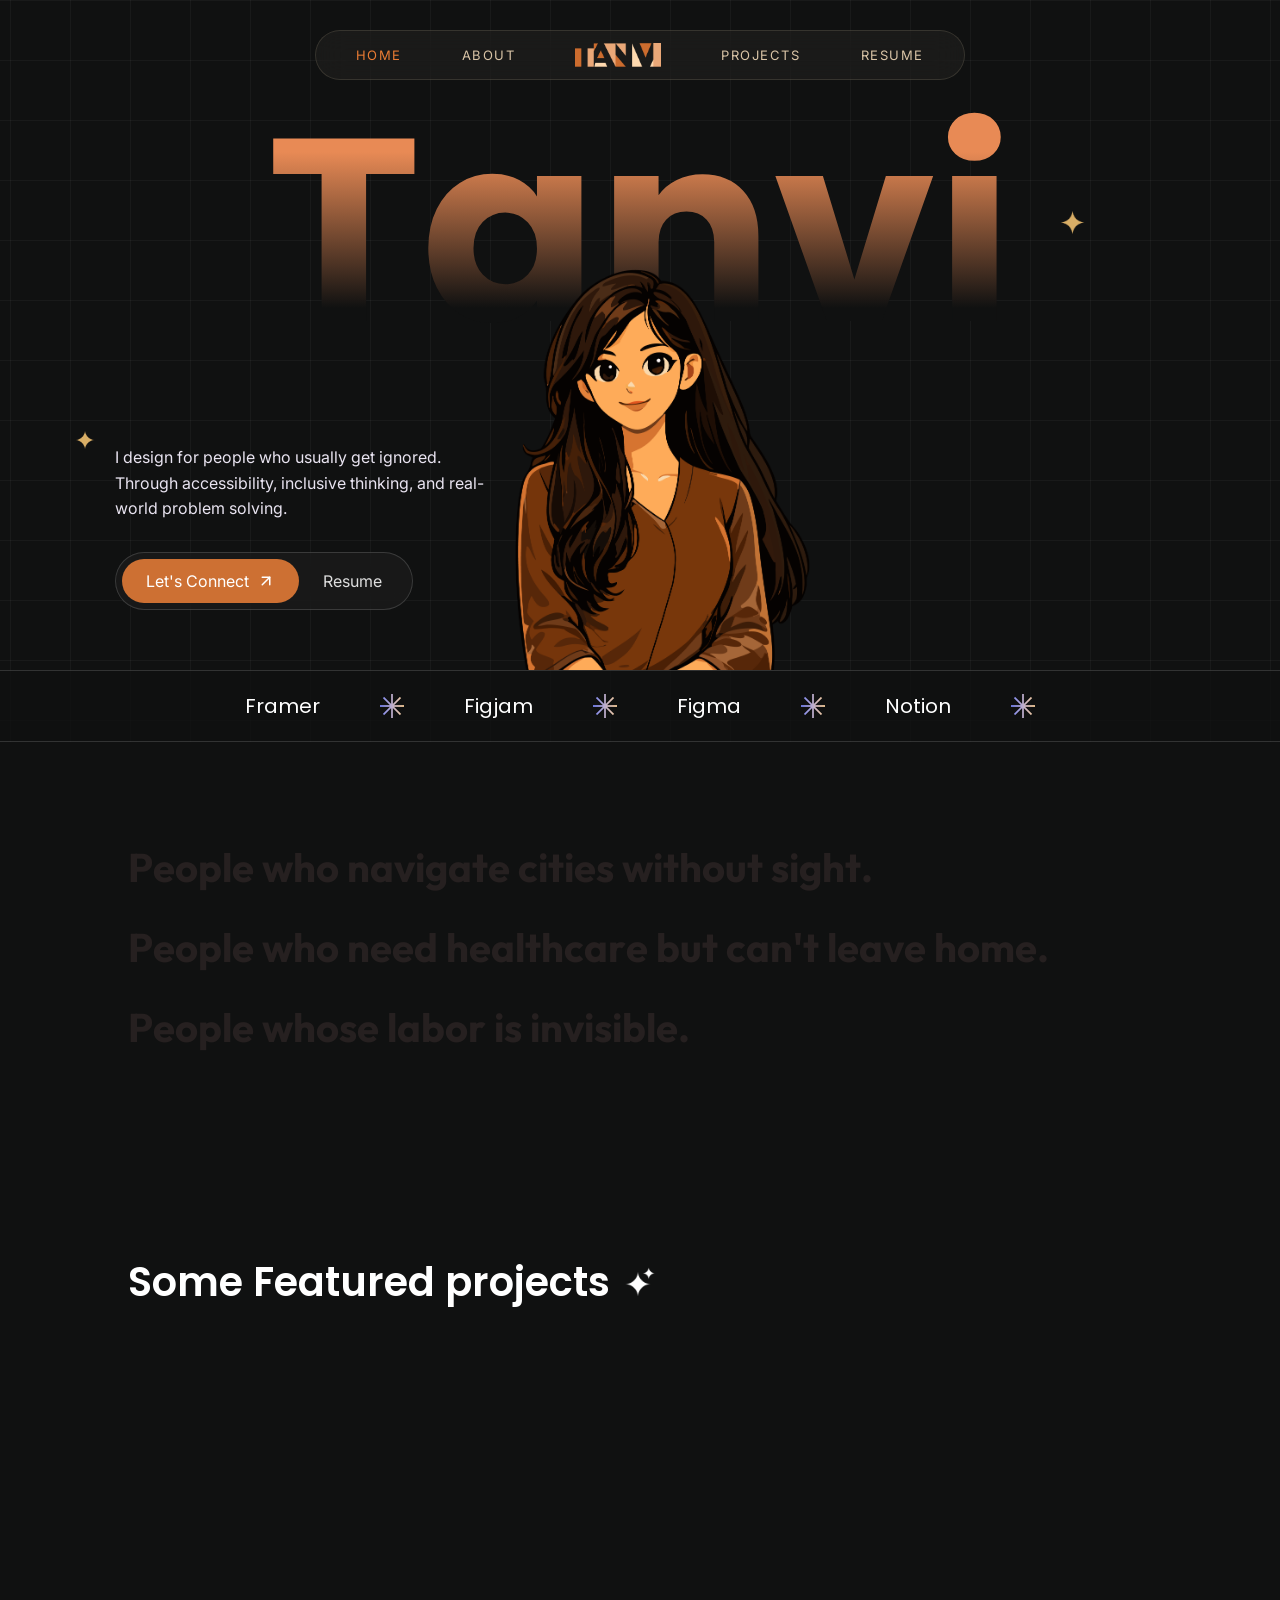
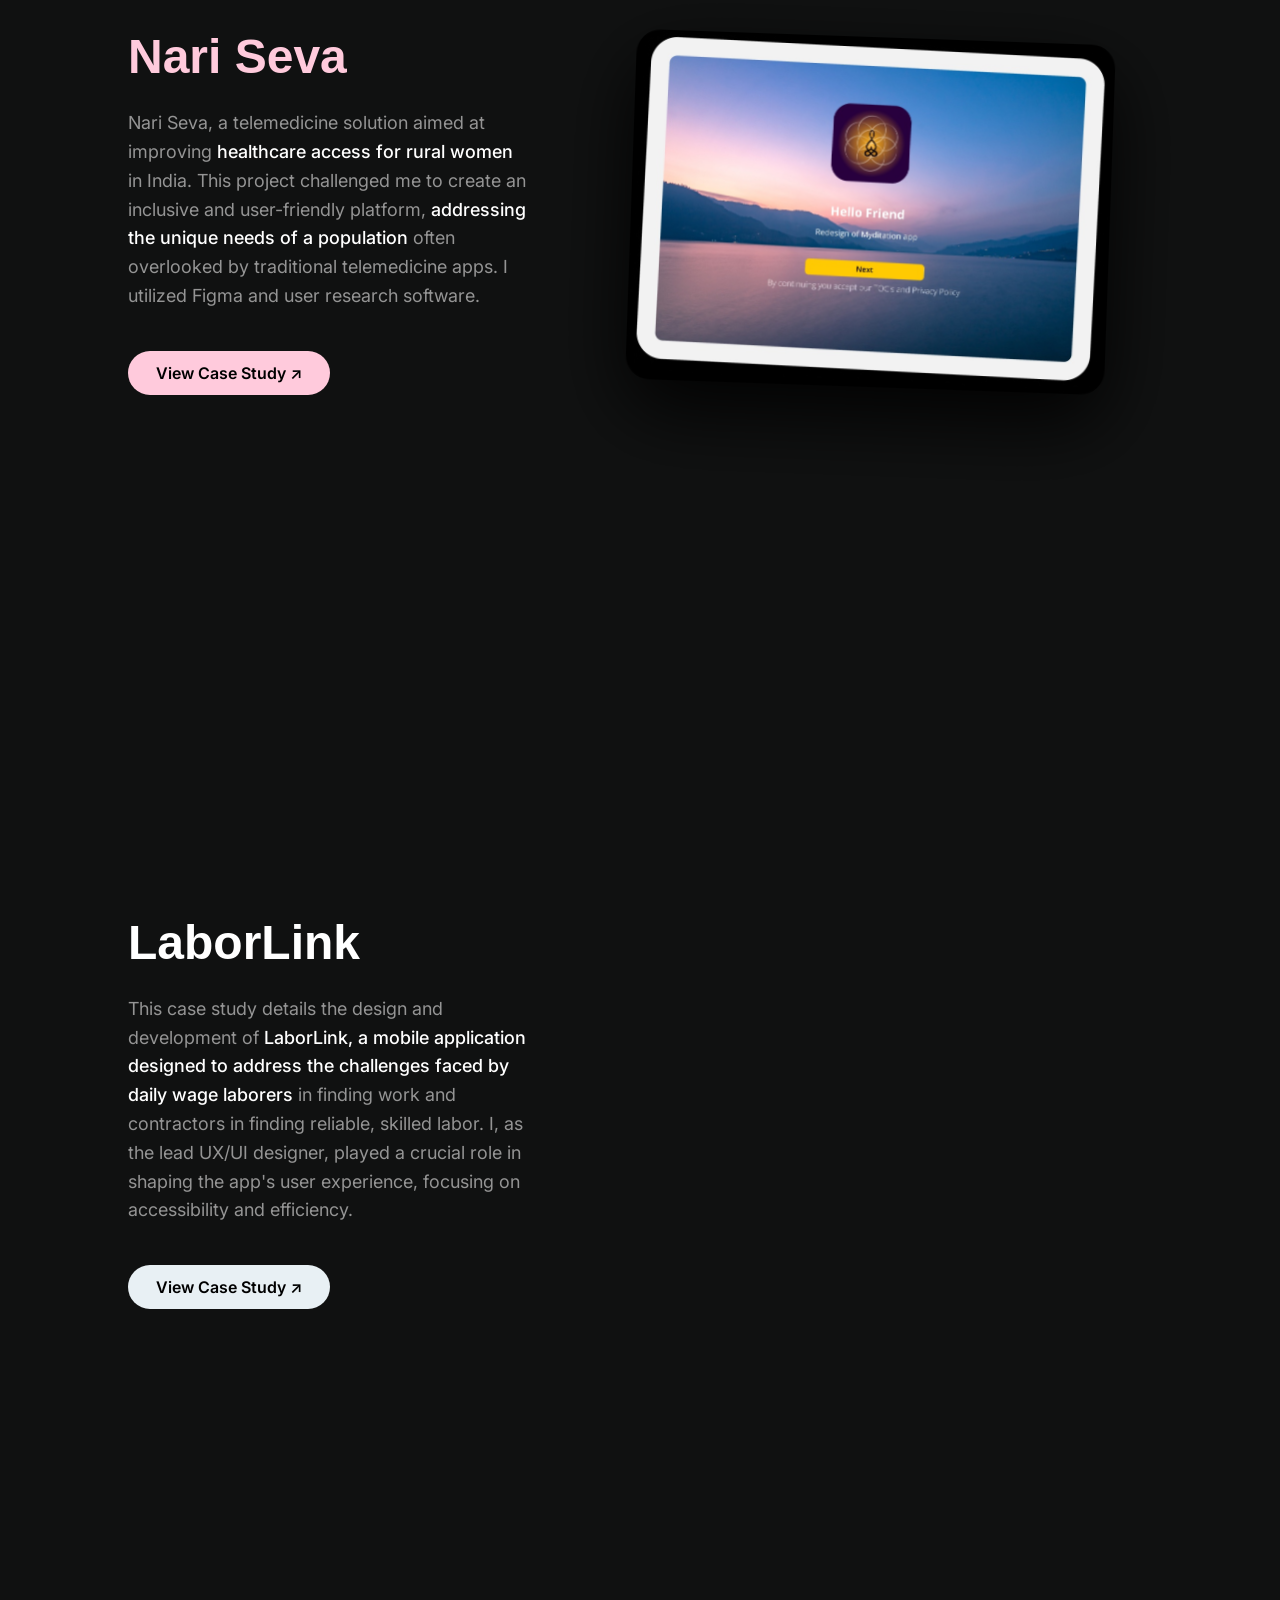
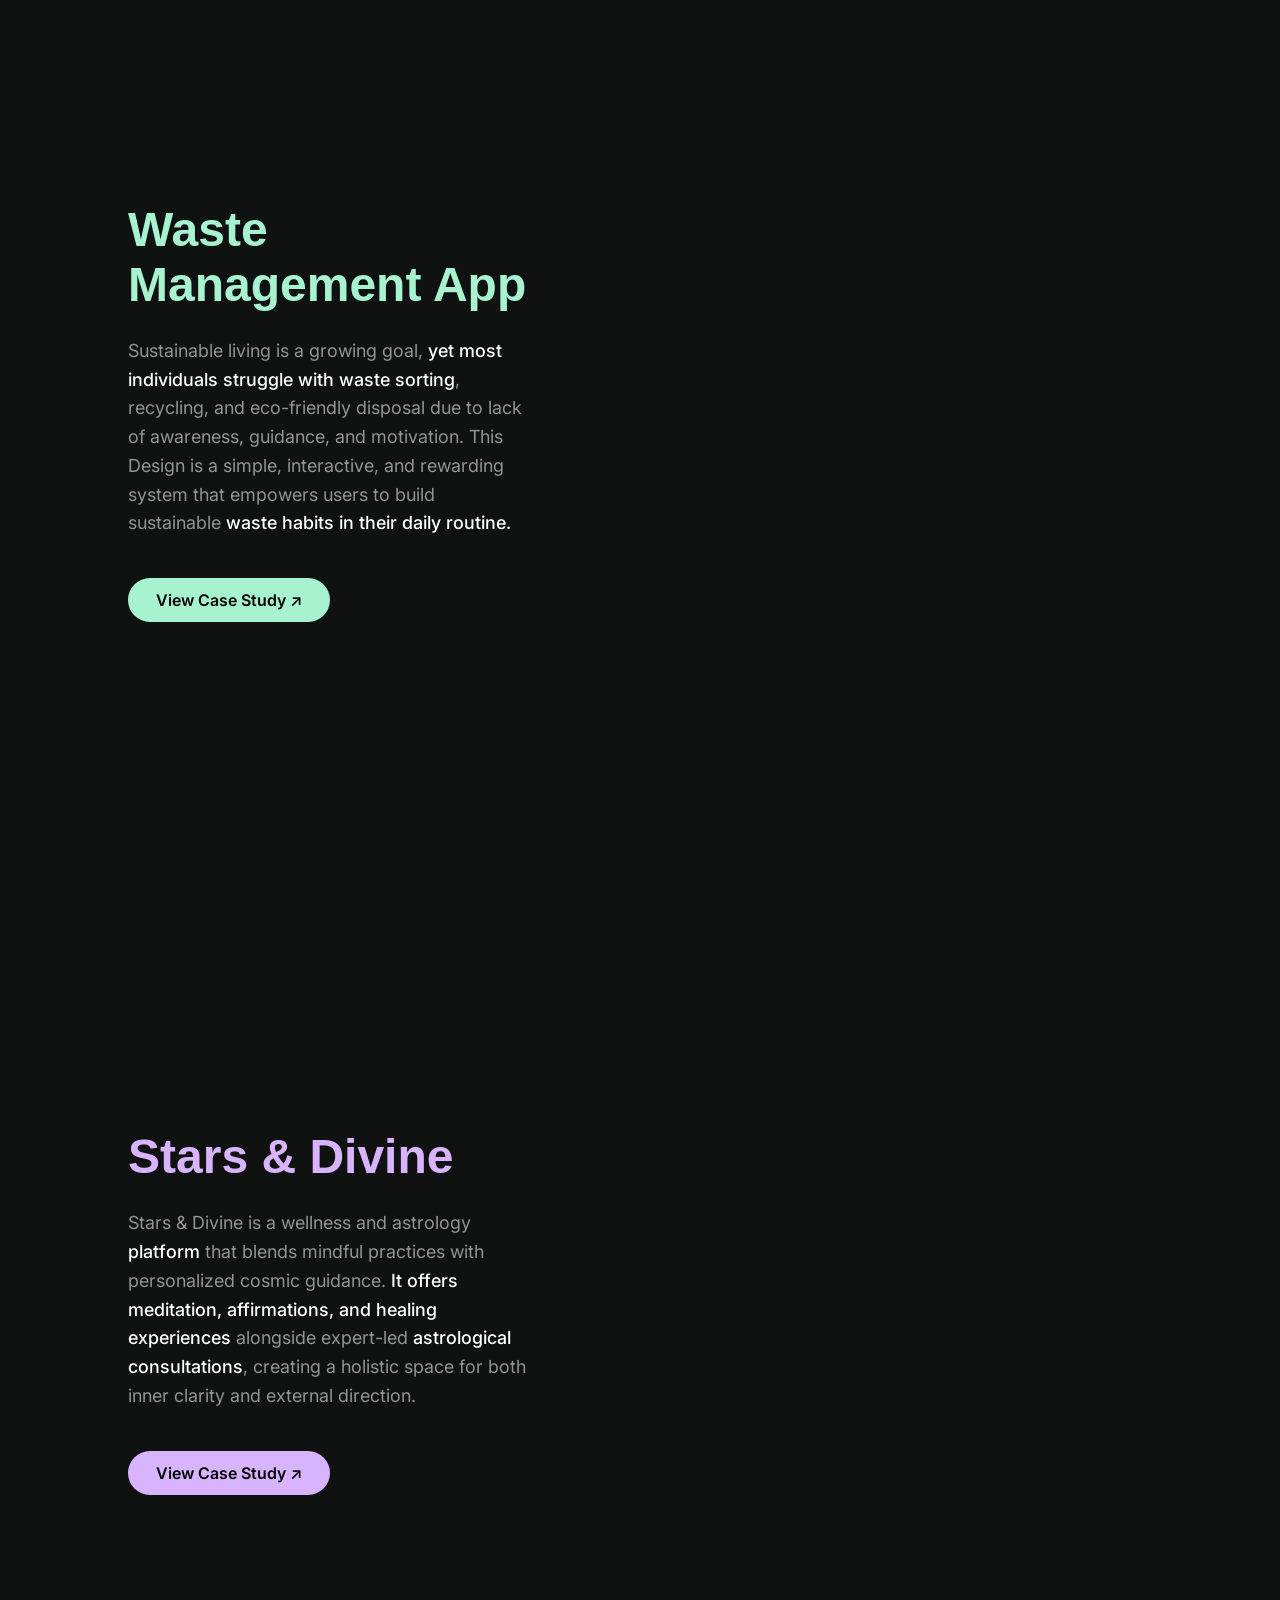
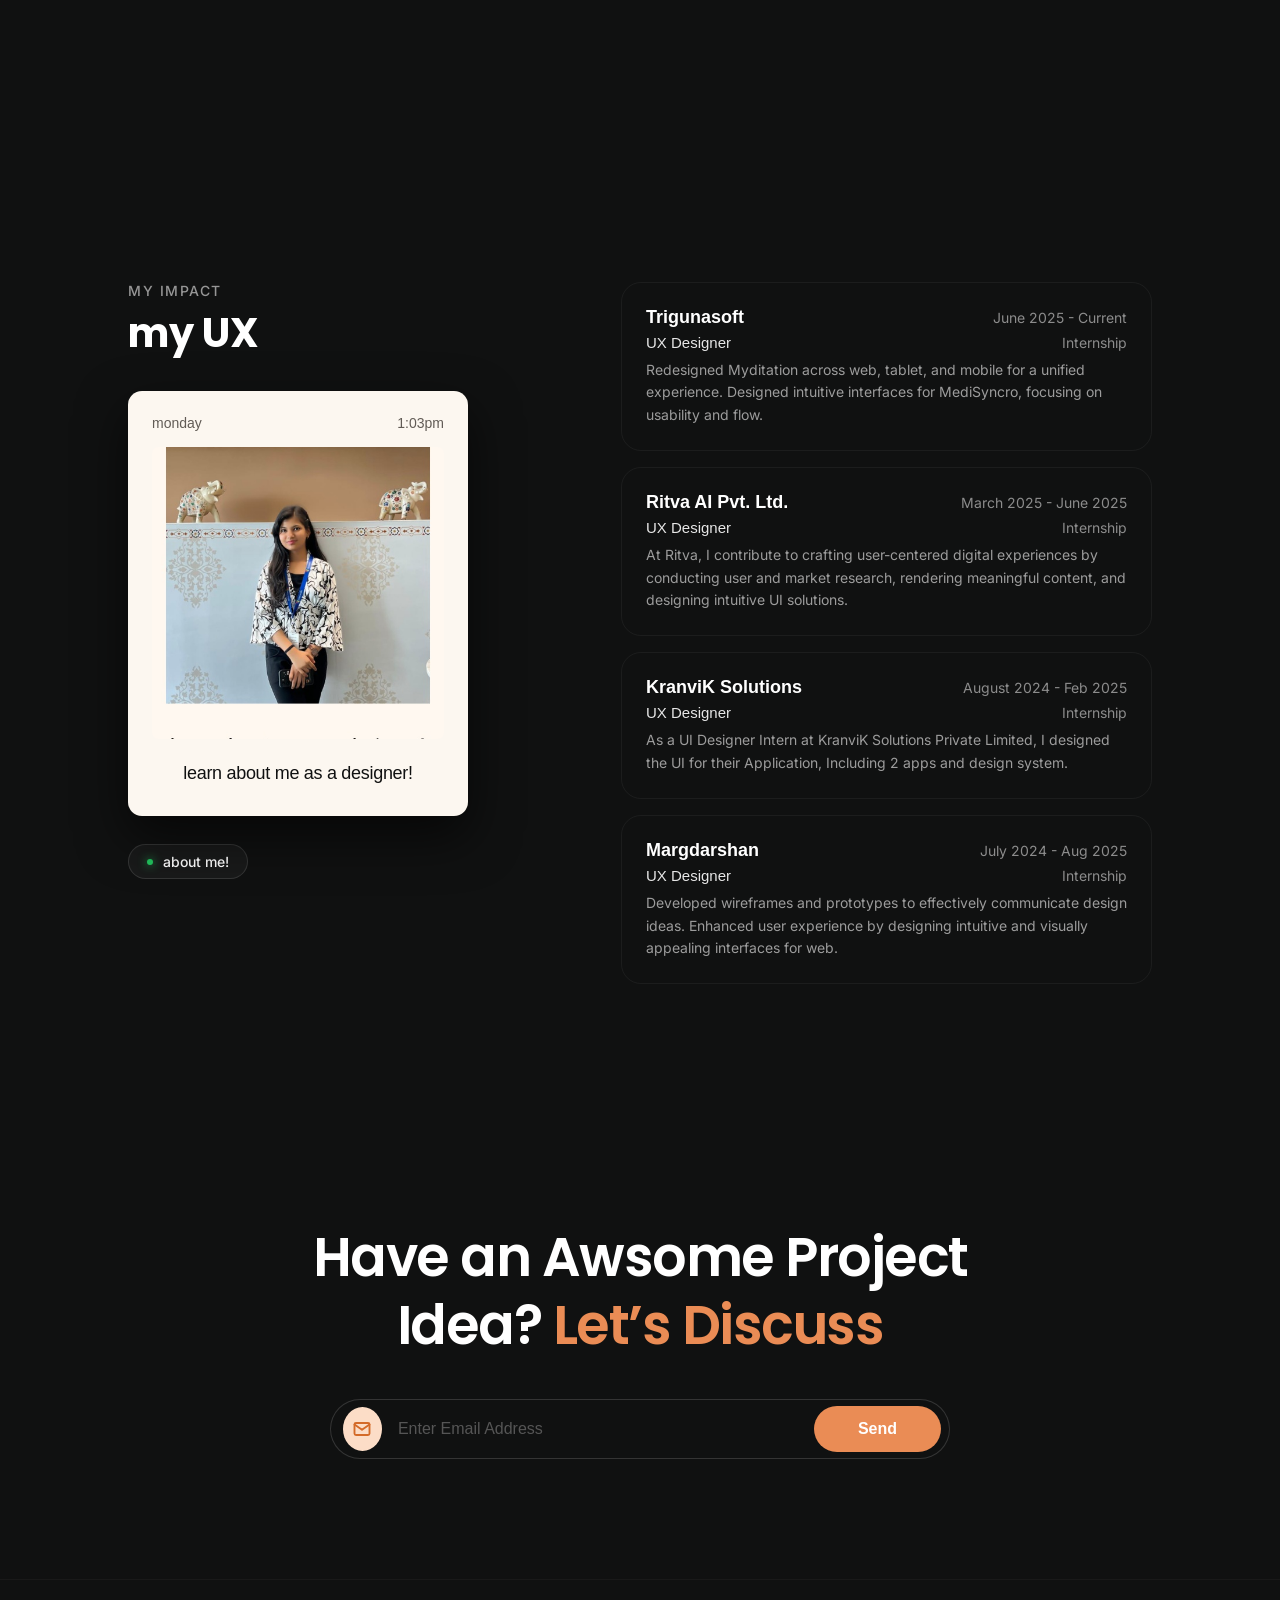
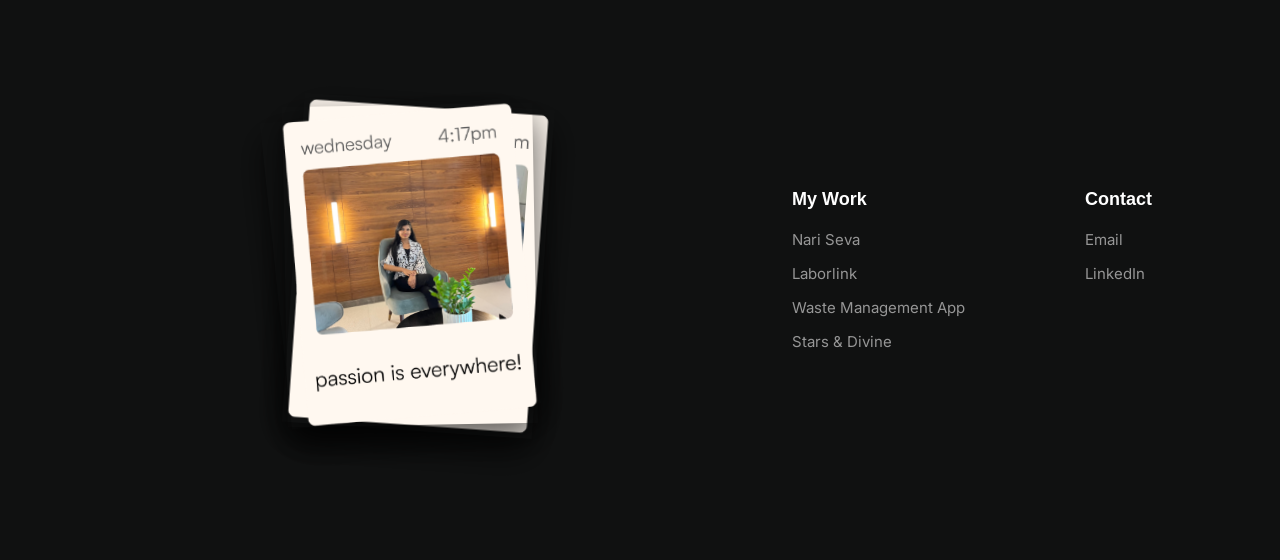
==== Tanvi Portfolio 1/index.html @ 06928547 "Initial commit: Added portfolio structure and assets" ====
<!DOCTYPE html>
<html lang="en">
<head>
    <meta charset="UTF-8">
    <meta name="viewport" content="width=device-width, initial-scale=1.0">
    <title>Tanvi | UX Designer Portfolio</title>
    <link rel="stylesheet" href="style.css">
    <link href="https://fonts.googleapis.com/css2?family=Outfit:wght@700&family=Poppins:wght@400;600;700&family=Satoshi:wght@400;500;700&family=Inter:wght@400;500;700&display=swap" rel="stylesheet">
</head>
<body>

    <nav class="navbar">
        <a href="index.html" class="nav-link active">Home</a>
        <a href="about.html" class="nav-link">About</a> 
        <img src="assets/logo.png" alt="Tanvi Logo" class="nav-logo">
        <a href="projects.html" class="nav-link">Projects</a>
        <a href="#" class="nav-link" id="resume-nav">Resume</a>
    </nav>

    <header class="hero hero-grid-bg">
        <div class="hero-main">
            <h1 class="hero-bg-text">Tanvi</h1>
            <img src="assets/avatar.png" alt="Tanvi Avatar" class="hero-avatar">

            <div class="hero-left">
                <div class="tagline-wrapper">
                    <img src="assets/diamond.png" alt="Diamond" class="tagline-star">
                    <p class="hero-tagline">
                        I design for people who usually get ignored.<br>
                        Through accessibility, inclusive thinking, and real-<br>
                        world problem solving.
                    </p>
                </div>
                
                <div class="action-pill">
                    <a href="https://www.linkedin.com/in/tanvi-goyal-ux/" target="_blank" class="btn btn-connect">
    <span class="btn-text">Let's Connect</span>
    <svg class="arrow-icon" width="18" height="18" viewBox="0 0 24 24" fill="none" stroke="currentColor" stroke-width="2" stroke-linecap="round" stroke-linejoin="round">
        <line x1="7" y1="17" x2="17" y2="7"></line>
        <polyline points="7 7 17 7 17 17"></polyline>
    </svg>
</a>
                    <a href="#" class="btn btn-resume" id="resume-btn">
                        <span class="btn-text">Resume</span>
                        <svg class="arrow-icon" width="18" height="18" viewBox="0 0 24 24" fill="none" stroke="currentColor" stroke-width="2" stroke-linecap="round" stroke-linejoin="round">
                            <line x1="7" y1="17" x2="17" y2="7"></line>
                            <polyline points="7 7 17 7 17 17"></polyline>
                        </svg>
                    </a>
                </div>
            </div>

            <img src="assets/diamond.png" alt="Diamond" class="hero-right-star">
        </div>

        <section class="tools-bar">
            <span>Framer</span> <img src="assets/star.png" alt="*" class="tool-star">
            <span>Figjam</span> <img src="assets/star.png" alt="*" class="tool-star">
            <span>Figma</span> <img src="assets/star.png" alt="*" class="tool-star">
            <span>Notion</span> <img src="assets/star.png" alt="*" class="tool-star">
        </section>
    </header>

    <section class="statements">
        <div class="statement-line">
            <span>P</span><span>e</span><span>o</span><span>p</span><span>l</span><span>e</span><span>&nbsp;</span>
            <span>w</span><span>h</span><span>o</span><span>&nbsp;</span>
            <span>n</span><span>a</span><span>v</span><span>i</span><span>g</span><span>a</span><span>t</span><span>e</span><span>&nbsp;</span>
            <span>c</span><span>i</span><span>t</span><span>i</span><span>e</span><span>s</span><span>&nbsp;</span>
            <span>w</span><span>i</span><span>t</span><span>h</span><span>o</span><span>u</span><span>t</span><span>&nbsp;</span>
            <span>s</span><span>i</span><span>g</span><span>h</span><span>t</span><span>.</span>
        </div>

        <div class="statement-line">
            <span>P</span><span>e</span><span>o</span><span>p</span><span>l</span><span>e</span><span>&nbsp;</span>
            <span>w</span><span>h</span><span>o</span><span>&nbsp;</span>
            <span>n</span><span>e</span><span>e</span><span>d</span><span>&nbsp;</span>
            <span>h</span><span>e</span><span>a</span><span>l</span><span>t</span><span>h</span><span>c</span><span>a</span><span>r</span><span>e</span><span>&nbsp;</span>
            <span>b</span><span>u</span><span>t</span><span>&nbsp;</span>
            <span>c</span><span>a</span><span>n</span><span>'</span><span>t</span><span>&nbsp;</span>
            <span>l</span><span>e</span><span>a</span><span>v</span><span>e</span><span>&nbsp;</span>
            <span>h</span><span>o</span><span>m</span><span>e</span><span>.</span>
        </div>

        <div class="statement-line">
            <span>P</span><span>e</span><span>o</span><span>p</span><span>l</span><span>e</span><span>&nbsp;</span>
            <span>w</span><span>h</span><span>o</span><span>s</span><span>e</span><span>&nbsp;</span>
            <span>l</span><span>a</span><span>b</span><span>o</span><span>r</span><span>&nbsp;</span>
            <span>i</span><span>s</span><span>&nbsp;</span>
            <span>i</span><span>n</span><span>v</span><span>i</span><span>s</span><span>i</span><span>b</span><span>l</span><span>e</span><span>.</span>
        </div>
    </section>

    <section class="projects">
        <h3 class="section-title">Some Featured projects <img src="assets/double_diamond.png" alt="Double Diamond" class="title-star"></h3>
        
        <div class="deck-container">
            <div class="deck-text-column">
                
                <div class="deck-text-item active" id="text-1">
                    <h4 class="color-nari">Nari Seva</h4>
                    <p>Nari Seva, a telemedicine solution aimed at improving <strong>healthcare access for rural women</strong> in India. This project challenged me to create an inclusive and user-friendly platform, <strong>addressing the unique needs of a population</strong> often overlooked by traditional telemedicine apps. I utilized Figma and user research software.</p>
                    <a href="https://dribbble.com/shots/27432021-Nari-Seva-Telemedicine-Accessibility-for-Uneducated-Women" target="_blank" class="btn-case-study bg-nari">View Case Study ↗</a>
                </div>

                <div class="deck-text-item" id="text-2">
                    <h4 class="color-labor">LaborLink</h4>
                    <p>This case study details the design and development of <strong>LaborLink, a mobile application designed to address the challenges faced by daily wage laborers</strong> in finding work and contractors in finding reliable, skilled labor. I, as the lead UX/UI designer, played a crucial role in shaping the app's user experience, focusing on accessibility and efficiency.</p>
                    <a href="#" class="btn-case-study bg-labor">View Case Study ↗</a>
                </div>

                <div class="deck-text-item" id="text-3">
                    <h4 class="color-waste">Waste Management App</h4>
                    <p>Sustainable living is a growing goal, <strong>yet most individuals struggle with waste sorting</strong>, recycling, and eco-friendly disposal due to lack of awareness, guidance, and motivation. This Design is a simple, interactive, and rewarding system that empowers users to build sustainable <strong>waste habits in their daily routine.</strong></p>
                    <a href="#" class="btn-case-study bg-waste">View Case Study ↗</a>
                </div>

                <div class="deck-text-item" id="text-4">
                    <h4 class="color-stars">Stars & Divine</h4>
                    <p>Stars & Divine is a wellness and astrology <strong>platform</strong> that blends mindful practices with personalized cosmic guidance. <strong>It offers meditation, affirmations, and healing experiences</strong> alongside expert-led <strong>astrological consultations</strong>, creating a holistic space for both inner clarity and external direction.</p>
                    <a href="#" class="btn-case-study bg-stars">View Case Study ↗</a>
                </div>

            </div>

            <div class="deck-visual-column">
                <div class="deck-sticky">
                    <img src="assets/hello.jpg" id="card-4" class="deck-card pos-4" alt="Stars & Divine">
                    <img src="assets/recycling.png" id="card-3" class="deck-card pos-3" alt="Waste Management">
                    <img src="assets/labor_link.png" id="card-2" class="deck-card pos-2" alt="LaborLink">
                    <img src="assets/nari_seva.jpg" id="card-1" class="deck-card pos-1" alt="Nari Seva">
                </div>
            </div>
        </div>
    </section>

    <section class="experience">
        <div class="exp-about-grid">
            <div class="exp-left-col">
                <div class="exp-header-group">
                    <span class="exp-eyebrow">MY IMPACT</span>
                    <h3 class="exp-title">my UX</h3>
                </div>
                
                <div class="polaroid-card">
                    <div class="polaroid-header">
                        <span class="polaroid-meta">monday</span>
                        <span class="polaroid-meta">1:03pm</span>
                    </div>
                    <div class="polaroid-frame">
                        <img src="assets/tanvi.jpg" alt="Tanvi" class="polaroid-img">
                    </div>
                    <h4 class="polaroid-caption">learn about me as a designer!</h4>
                </div>

                <div class="about-me-pill">
                    <span class="pill-dot"></span> about me!
                </div>
            </div>

            <div class="exp-timeline">
                <div class="exp-card">
                    <div class="exp-top">
                        <h4>Trigunasoft</h4>
                        <span class="exp-date">June 2025 - Current</span>
                    </div>
                    <div class="exp-role">
                        <h5>UX Designer</h5>
                        <span class="exp-type">Internship</span>
                    </div>
                    <p class="exp-desc">Redesigned Myditation across web, tablet, and mobile for a unified experience. Designed intuitive interfaces for MediSyncro, focusing on usability and flow.</p>
                </div>

                <div class="exp-card">
                    <div class="exp-top">
                        <h4>Ritva AI Pvt. Ltd.</h4>
                        <span class="exp-date">March 2025 - June 2025</span>
                    </div>
                    <div class="exp-role">
                        <h5>UX Designer</h5>
                        <span class="exp-type">Internship</span>
                    </div>
                    <p class="exp-desc">At Ritva, I contribute to crafting user-centered digital experiences by conducting user and market research, rendering meaningful content, and designing intuitive UI solutions.</p>
                </div>

                <div class="exp-card">
                    <div class="exp-top">
                        <h4>KranviK Solutions</h4>
                        <span class="exp-date">August 2024 - Feb 2025</span>
                    </div>
                    <div class="exp-role">
                        <h5>UX Designer</h5>
                        <span class="exp-type">Internship</span>
                    </div>
                    <p class="exp-desc">As a UI Designer Intern at KranviK Solutions Private Limited, I designed the UI for their Application, Including 2 apps and design system.</p>
                </div>

                <div class="exp-card">
                    <div class="exp-top">
                        <h4>Margdarshan</h4>
                        <span class="exp-date">July 2024 - Aug 2025</span>
                    </div>
                    <div class="exp-role">
                        <h5>UX Designer</h5>
                        <span class="exp-type">Internship</span>
                    </div>
                    <p class="exp-desc">Developed wireframes and prototypes to effectively communicate design ideas. Enhanced user experience by designing intuitive and visually appealing interfaces for web.</p>
                </div>
            </div>
        </div>
    </section>

    <section class="contact-cta">
        <h2 class="cta-heading">
            Have an Awsome Project<br>
            Idea? <span class="highlight-orange">Let’s Discuss</span>
        </h2>
        
        <div class="contact-form">
            <div class="input-wrapper">
                <div class="email-icon-circle">
                    <svg width="18" height="18" viewBox="0 0 24 24" fill="none" stroke="currentColor" stroke-width="2.5" stroke-linecap="round" stroke-linejoin="round">
                        <path d="M4 4h16c1.1 0 2 .9 2 2v12c0 1.1-.9 2-2 2H4c-1.1 0-2-.9-2-2V6c0-1.1.9-2 2-2z"></path>
                        <polyline points="22,6 12,13 2,6"></polyline>
                    </svg>
                </div>
                <input type="email" placeholder="Enter Email Address">
            </div>
            <button class="btn-submit">Send</button>
        </div>
    </section>

    <footer class="footer">
        <div class="footer-container">
            <div class="footer-gallery">
                <div class="polaroid-deck">
                    <img src="assets/image3.png" class="mini-polaroid card-left" alt="In Microsoft">
                    <img src="assets/image2.png" class="mini-polaroid card-center" alt="Live Candid">
                    <img src="assets/image1.png" class="mini-polaroid card-right" alt="Passion is everywhere">
                </div>
            </div>

            <div class="footer-links-wrapper">
                <div class="footer-col">
                    <h4>My Work</h4>
                    <a href="#">Nari Seva</a>
                    <a href="#">Laborlink</a>
                    <a href="#">Waste Management App</a>
                    <a href="#">Stars & Divine</a>
                </div>
                <div class="footer-col">
                    <h4>Contact</h4>
                    <a href="#">Email</a>
                    <a href="#">LinkedIn</a>
                </div>
            </div>
        </div>
    </footer>

    <div id="resume-modal" class="resume-modal-overlay">
        <div class="resume-modal-content">
            <span class="resume-modal-close">&times;</span>
            <div class="resume-img-container">
                <img src="assets/resume.png" id="modal-resume-img" alt="Tanvi Goyal Resume" class="resume-modal-img">
            </div>
        </div>
    </div>

    <script>
        document.addEventListener('DOMContentLoaded', () => {
            const textItems = document.querySelectorAll('.deck-text-item');
            const cards = [
                document.getElementById('card-1'),
                document.getElementById('card-2'),
                document.getElementById('card-3'),
                document.getElementById('card-4')
            ];

            const observerOptions = { root: null, rootMargin: '0px', threshold: 0.5 };
            const observer = new IntersectionObserver((entries) => {
                entries.forEach(entry => {
                    if (entry.isIntersecting) {
                        textItems.forEach(item => item.classList.remove('active'));
                        entry.target.classList.add('active');
                        const activeIndex = Array.from(textItems).indexOf(entry.target);
                        cards.forEach((card, cardIndex) => {
                            card.className = 'deck-card';
                            if (cardIndex < activeIndex) {
                                card.classList.add('pos-hidden-top');
                            } else {
                                card.classList.add(`pos-${(cardIndex - activeIndex) + 1}`);
                            }
                        });
                    }
                });
            }, observerOptions);
            textItems.forEach(item => observer.observe(item));

            const resumeNavLink = document.getElementById('resume-nav');
            const resumePillBtn = document.getElementById('resume-btn');
            const resumeModalOverlay = document.getElementById('resume-modal');
            const closeModalBtn = document.querySelector('.resume-modal-close');
            const resumeImg = document.getElementById('modal-resume-img');

            const handleOpenModal = (event) => {
                event.preventDefault();
                resumeModalOverlay.classList.add('visible');
                document.body.style.overflow = 'hidden'; 
            };

            const handleCloseModal = () => {
                resumeModalOverlay.classList.remove('visible');
                resumeImg.classList.remove('is-zoomed');
                resumeImg.style.transformOrigin = 'center center';
                document.body.style.overflow = ''; 
            };

            const calculateZoomCoordinates = (e) => {
                const boundingBox = resumeImg.getBoundingClientRect();
                const pointerX = ((e.clientX - boundingBox.left) / boundingBox.width) * 100;
                const pointerY = ((e.clientY - boundingBox.top) / boundingBox.height) * 100;
                resumeImg.style.transformOrigin = `${pointerX}% ${pointerY}%`;
            };

            resumeNavLink.addEventListener('click', handleOpenModal);
            resumePillBtn.addEventListener('click', handleOpenModal);
            closeModalBtn.addEventListener('click', handleCloseModal);
            
            resumeModalOverlay.addEventListener('click', (event) => {
                if (event.target === resumeModalOverlay) { handleCloseModal(); }
            });

            resumeImg.addEventListener('click', (e) => {
                e.stopPropagation(); 
                resumeImg.classList.toggle('is-zoomed');
                if (resumeImg.classList.contains('is-zoomed')) {
                    calculateZoomCoordinates(e);
                } else {
                    resumeImg.style.transformOrigin = 'center center';
                }
            });

            resumeImg.addEventListener('mousemove', (e) => {
                if (resumeImg.classList.contains('is-zoomed')) {
                    calculateZoomCoordinates(e);
                }
            });
        });
    </script>
</body>
</html>
---- Tanvi Portfolio 1/style.css ----
/* ==========================================================================
   1. GLOBAL RESETS & BASE STYLES
   ========================================================================== */
* {
    margin: 0;
    padding: 0;
    box-sizing: border-box;
}

body {
    background-color: #101111;
    color: #FFFFFF;
    font-family: 'Satoshi', 'Inter', sans-serif;
    overflow-x: hidden;
}

a {
    text-decoration: none;
    color: inherit;
}

/* ==========================================================================
   2. FIXED NAVIGATION BAR
   ========================================================================== */
.navbar {
    position: fixed;
    top: 30px;
    left: 50%;
    transform: translateX(-50%);
    display: flex;
    justify-content: space-between;
    align-items: center;
    padding: 12px 40px;
    width: 650px;
    background: rgba(218, 197, 167, 0.05);
    border: 1px solid rgba(218, 197, 167, 0.15);
    backdrop-filter: blur(15px);
    border-radius: 50px;
    z-index: 1000;
}

.nav-link {
    font-size: 13px;
    text-transform: uppercase;
    letter-spacing: 1.5px;
    color: #DAC5A7;
    transition: color 0.3s ease;
    cursor: pointer;
}

.nav-link:hover, .nav-link.active {
    color: #EA7C34;
}

.nav-logo {
    height: 24px;
    object-fit: contain;
}

/* ==========================================================================
   3. BACKGROUND REPEATING GRID & HERO (HOME)
   ========================================================================== */
.hero {
    position: relative;
    display: flex;
    flex-direction: column;
    align-items: center;
    padding-top: 150px;
}

.hero-grid-bg {
    background-image: 
        linear-gradient(rgba(255, 255, 255, 0.04) 1px, transparent 1px),
        linear-gradient(90deg, rgba(255, 255, 255, 0.04) 1px, transparent 1px);
    background-size: 60px 60px;
    background-position: center top;
}

.hero-main {
    position: relative;
    width: 100%;
    max-width: 1050px;
    height: 520px; 
    margin: 0 auto;
}

.hero-bg-text {
    position: absolute;
    top: -50px;
    left: 50%;
    transform: translateX(-50%);
    font-family: 'Poppins', sans-serif;
    font-size: 260px;
    font-weight: 700;
    line-height: 1;
    background: linear-gradient(180deg, #E88A55 20%, #101111 80%);
    -webkit-background-clip: text;
    -webkit-text-fill-color: transparent;
    z-index: 0;
}

.hero-avatar {
    position: absolute;
    bottom: 0;
    left: 50%;
    transform: translateX(-50%);
    height: 480px; 
    object-fit: contain;
    z-index: 1;
}

.hero-left {
    position: absolute;
    left: 0;
    bottom: 60px; 
    z-index: 2;
    display: flex;
    flex-direction: column;
    gap: 30px;
}

.tagline-wrapper {
    position: relative;
}

.tagline-star {
    position: absolute;
    top: -15px;
    left: -40px;
    width: 20px;
}

.hero-tagline {
    font-size: 16px;
    line-height: 1.6;
    color: #E9E4F1;
}

.hero-right-star {
    position: absolute;
    right: 80px;
    top: 60px;
    width: 25px;
    z-index: 0;
}

/* ==========================================================================
   4. THE ACTION PILL UTILITIES
   ========================================================================== */
.action-pill {
    display: inline-flex;
    align-items: center;
    background: rgba(30, 30, 30, 0.6);
    border: 1px solid rgba(255, 255, 255, 0.15);
    padding: 6px; 
    border-radius: 60px;
    backdrop-filter: blur(10px);
    width: max-content; 
}

.btn {
    display: flex;
    align-items: center;
    justify-content: center;
    padding: 12px 24px;
    border-radius: 50px;
    font-size: 16px;
    transition: all 0.3s ease;
    cursor: pointer;
}

.arrow-icon {
    display: block;
    max-width: 18px; 
    opacity: 1;
    margin-left: 8px;
    overflow: hidden; 
    transition: max-width 0.3s ease, margin-left 0.3s ease, opacity 0.3s ease;
}

.btn-connect {
    background-color: #CD7033;
    color: #FFFFFF;
}

.btn-resume {
    background-color: transparent;
    color: #DEDEDE;
}

.btn-resume .arrow-icon {
    max-width: 0px;
    margin-left: 0px; 
    opacity: 0;
}

.action-pill:hover .btn-connect {
    background-color: transparent;
    color: #DEDEDE;
}

.action-pill:hover .btn-connect .arrow-icon {
    max-width: 0px;
    margin-left: 0px; 
    opacity: 0;
}

.action-pill .btn-connect:hover,
.action-pill .btn-resume:hover {
    background-color: #CD7033;
    color: #FFFFFF;
}

.action-pill .btn-connect:hover .arrow-icon,
.action-pill .btn-resume:hover .arrow-icon {
    max-width: 18px;
    margin-left: 8px; 
    opacity: 1;
}

/* ==========================================================================
   5. STANDARD TOOLS MARQUEE BAR
   ========================================================================== */
.tools-bar {
    display: flex;
    justify-content: center;
    align-items: center;
    gap: 60px;
    padding: 20px 0;
    width: 100%;
    border-top: 1px solid rgba(255, 255, 255, 0.15);
    border-bottom: 1px solid rgba(255, 255, 255, 0.15);
    font-family: 'Poppins', sans-serif;
    font-size: 20px;
    color: #FFFFFF;
    z-index: 2;
    position: relative;
    background: rgba(16, 17, 17, 0.8);
}

.tool-star {
    width: 24px;
    height: 24px;
    object-fit: contain;
}

/* ==========================================================================
   6. INTERACTIVE STATEMENTS BLOCK
   ========================================================================== */
.statements {
    padding: 100px 10%;
    display: flex;
    flex-direction: column;
    gap: 30px;
}

.statement-line {
    font-family: 'Outfit', sans-serif;
    font-size: 40px;
    font-weight: 700;
    color: #262020; 
    display: flex;
    flex-wrap: wrap;
    cursor: default;
}

.statement-line span {
    display: inline-block;
    transition: color 0.4s ease, text-shadow 0.4s ease;
}

.statement-line span:hover {
    color: #d28c60; 
    text-shadow: 0px 0px 8px rgba(205, 112, 51, 0.4), 0px 0px 20px rgba(205, 112, 51, 0.2);
    transition: none; 
}

/* ==========================================================================
   7. FEATURED PROJECT SCROLL STICKY DECK
   ========================================================================== */
.projects {
    padding: 100px 10% 0 10%;
}

.section-title {
    font-family: 'Poppins', sans-serif;
    font-size: 40px;
    font-weight: 600;
    color: #FFFFFF;
    display: flex;
    align-items: center;
    gap: 15px;
    margin-bottom: 50px;
}

.title-star {
    width: 30px;
    height: 30px;
}

.deck-container {
    display: flex;
    position: relative;
    align-items: flex-start;
}

.deck-text-column {
    width: 45%;
    padding-right: 60px;
}

.deck-text-item {
    min-height: 100vh;
    display: flex;
    flex-direction: column;
    justify-content: center;
    opacity: 0.2;
    transition: opacity 0.5s ease;
}

.deck-text-item.active { opacity: 1; }

.deck-text-item h4 {
    font-family: 'Satoshi', sans-serif;
    font-size: 48px;
    margin-bottom: 25px;
}

.deck-text-item p {
    font-size: 18px;
    line-height: 1.6;
    color: #949494;
    margin-bottom: 40px;
}

.deck-text-item p strong {
    color: #FFFFFF;
    font-weight: 500;
}

.btn-case-study {
    display: inline-flex;
    align-items: center;
    color: #000000;
    padding: 12px 28px;
    border-radius: 50px;
    font-size: 16px;
    font-weight: 600;
    width: max-content;
    transition: transform 0.2s ease;
}
.btn-case-study:hover { transform: translateY(-3px); }

.color-nari { color: #FFCADC; }
.bg-nari { background-color: #FFCADC; }
.color-labor { color: #FFFFFF; }
.bg-labor { background-color: #E8F0F4; }
.color-waste { color: #A7F3D0; }
.bg-waste { background-color: #A7F3D0; }
.color-stars { color: #D8B4FE; }
.bg-stars { background-color: #D8B4FE; }

.deck-visual-column {
    width: 55%;
    height: 100vh;
    position: sticky;
    top: 0;
    display: flex;
    align-items: center;
    justify-content: center;
}

.deck-sticky {
    position: relative;
    width: 100%;
    height: 600px;
    display: flex;
    align-items: center;
    justify-content: center;
}

.deck-card {
    position: absolute;
    width: 85%;
    max-width: 550px;
    border-radius: 24px;
    background-color: transparent; 
    border: none;
    box-shadow: none;
    filter: drop-shadow(0px 30px 40px rgba(0, 0, 0, 0.95));
    transition: transform 0.8s cubic-bezier(0.25, 1, 0.5, 1), opacity 0.8s ease;
    will-change: transform, opacity;
}

.pos-hidden-top { transform: translateY(-120vh) rotate(15deg); opacity: 0; }
.pos-1 { transform: translateY(0) rotate(2deg); z-index: 4; opacity: 1; }
.pos-2 { transform: translateY(40px) translateX(-20px) rotate(-6deg); z-index: 3; opacity: 1; }
.pos-3 { transform: translateY(80px) translateX(15px) rotate(4deg); z-index: 2; opacity: 1; }
.pos-4 { transform: translateY(120px) translateX(-10px) rotate(-3deg); z-index: 1; opacity: 1; }

/* ==========================================================================
   8. EXPERIENCE TIMELINE (SIDE-BY-SIDE PANELS)
   ========================================================================== */
.experience {
    width: 100%;
    padding: 120px 10%;
    background-color: #101111;
}

.exp-about-grid {
    display: flex;
    justify-content: space-between;
    align-items: flex-start;
    gap: 80px;
    width: 100%;
    max-width: 1200px;
    margin: 0 auto;
}

.exp-left-col {
    width: 42%;
    display: flex;
    flex-direction: column;
    align-items: flex-start;
    gap: 28px;
}

.exp-header-group {
    display: flex;
    flex-direction: column;
    align-items: flex-start;
    gap: 4px;
}

.exp-eyebrow {
    font-size: 14px;
    color: #969696;
    letter-spacing: 1.5px;
    font-weight: 500;
    text-transform: uppercase;
}

.exp-title {
    font-family: 'Poppins', sans-serif;
    font-size: 40px;
    font-weight: 700;
    color: #FFFFFF;
}

.polaroid-card {
    background-color: #FCF7F0;
    padding: 24px 24px 32px 24px;
    width: 100%;
    max-width: 340px;
    border-radius: 14px;
    box-shadow: 0px 20px 50px rgba(0, 0, 0, 0.6);
    transform: rotate(0deg) scale(1);
    transition: transform 0.5s cubic-bezier(0.175, 0.885, 0.32, 1.275);
    cursor: pointer;
    will-change: transform;
}

.polaroid-card:hover { transform: rotate(-4deg) scale(1.04); }

.polaroid-header {
    display: flex;
    justify-content: space-between;
    align-items: center;
    width: 100%;
    margin-bottom: 16px;
}

.polaroid-meta {
    font-family: 'Satoshi', sans-serif;
    font-size: 14px;
    font-weight: 400;
    color: #615B55;
}

.polaroid-frame {
    width: 100%;
    aspect-ratio: 1 / 1;
    border-radius: 6px;
    overflow: hidden;
    margin-bottom: 24px;
}

.polaroid-img {
    width: 100%;
    height: 100%;
    object-fit: cover;
}

.polaroid-caption {
    font-family: 'Satoshi', sans-serif;
    font-size: 18px;
    font-weight: 500;
    color: #101111;
    text-align: center;
    letter-spacing: -0.3px;
}

.about-me-pill {
    display: inline-flex;
    align-items: center;
    background: rgba(255, 255, 255, 0.04);
    border: 1px solid rgba(255, 255, 255, 0.12);
    padding: 8px 18px;
    border-radius: 30px;
    font-size: 14px;
    color: #FFFFFF;
    font-weight: 500;
    gap: 10px;
}

.pill-dot {
    width: 6px;
    height: 6px;
    background-color: #22C55E;
    border-radius: 50%;
    box-shadow: 0 0 10px #22C55E;
}

.exp-timeline {
    width: 54%;
    display: flex;
    flex-direction: column;
    gap: 16px;
}

.exp-card {
    background: transparent;
    border: 1px solid rgba(255, 255, 255, 0.05);
    border-radius: 20px;
    padding: 24px;
    transition: border-color 0.3s ease, background-color 0.3s ease;
}

.exp-card:hover {
    border-color: rgba(205, 112, 51, 0.4);
    background-color: rgba(255, 255, 255, 0.01);
}

.exp-top, .exp-role {
    display: flex;
    justify-content: space-between;
    align-items: center;
    margin-bottom: 6px;
}

.exp-top h4 {
    font-family: 'Satoshi', sans-serif;
    font-size: 18px;
    font-weight: 700;
    color: #FFFFFF;
}

.exp-role h5 {
    font-family: 'Satoshi', sans-serif;
    font-size: 15px;
    font-weight: 500;
    color: #E6E6E6;
}

.exp-date, .exp-type { font-size: 14px; color: #8C8C8C; }
.exp-desc { font-size: 14px; color: #9C9C9C; line-height: 1.6; margin-top: 8px; }

/* ==========================================================================
   9. CONTACT CTA SECTION
   ========================================================================== */
.contact-cta {
    display: flex;
    flex-direction: column;
    align-items: center;
    justify-content: center;
    padding: 120px 20px;
    gap: 40px;
    background-color: #101111;
    width: 100%;
    text-align: center;
}

.cta-heading {
    font-family: 'Poppins', sans-serif;
    font-size: 54px; 
    font-weight: 600;
    line-height: 1.25;
    letter-spacing: -1.5px;
    color: #FFFFFF;
}

.highlight-orange { color: #EA8C55; }

.contact-form {
    display: flex;
    align-items: center;
    justify-content: space-between;
    background: #101111;
    border: 1px solid rgba(255, 255, 255, 0.15);
    padding: 6px 8px 6px 12px;
    border-radius: 100px;
    width: 100%;
    max-width: 620px;
}

.input-wrapper {
    display: flex;
    align-items: center;
    gap: 16px;
    flex-grow: 1;
}

.email-icon-circle {
    width: 44px;
    height: 44px;
    background-color: #FCDDC7; 
    border-radius: 50%;
    display: flex;
    align-items: center;
    justify-content: center;
}

.email-icon-circle svg { color: #D46B29; }

.contact-form input {
    background: transparent;
    border: none;
    color: #FFFFFF;
    font-size: 16px;
    outline: none;
    width: 100%;
    font-family: 'Satoshi', sans-serif;
}

.contact-form input::placeholder { color: #555555; }

.btn-submit {
    background: #EA8C55; 
    color: #FFFFFF;
    border: none;
    padding: 14px 44px;
    border-radius: 100px;
    font-size: 16px;
    font-weight: 600;
    font-family: 'Satoshi', sans-serif;
    cursor: pointer;
    transition: background 0.3s ease, transform 0.2s ease;
}

.btn-submit:hover { background: #CD7033; transform: scale(1.02); }

/* ==========================================================================
   10. HIGH-END SECURE FOOTER (POLAROID ANIMATION STACK)
   ========================================================================== */
.footer {
    padding: 100px 10%;
    border-top: 1px solid #191919;
    background-color: #101111;
    width: 100%;
}

.footer-container {
    display: flex;
    justify-content: space-between;
    align-items: center;
    width: 100%;
    max-width: 1200px;
    margin: 0 auto;
}

.footer-gallery {
    width: 55%;
    height: 380px;
    display: flex;
    align-items: center;
    justify-content: center; 
}

.polaroid-deck {
    position: relative;
    width: 250px;
    height: 330px;
    cursor: pointer;
}

.mini-polaroid {
    position: absolute;
    top: 0;
    left: 0;
    width: 250px; 
    height: auto;
    background: transparent;
    border: none;
    border-radius: 0;
    box-shadow: 0px 15px 35px rgba(0, 0, 0, 0.65);
    will-change: transform;
    transition: transform 0.65s cubic-bezier(0.25, 1, 0.5, 1);
}

.card-left { transform: rotate(-6deg) translate(-10px, 4px); z-index: 1; }
.card-center { transform: rotate(4deg) translate(8px, -4px); z-index: 2; }
.card-right { transform: rotate(-1deg) translate(0px, 0px); z-index: 3; }

.polaroid-deck:hover .card-left { transform: translateX(-280px) rotate(-5deg); z-index: 4; }
.polaroid-deck:hover .card-center { transform: translateX(0) rotate(0deg); z-index: 5; }
.polaroid-deck:hover .card-right { transform: translateX(280px) rotate(5deg); z-index: 6; }

.footer-links-wrapper {
    display: flex;
    gap: 120px;
}

.footer-col {
    display: flex;
    flex-direction: column;
    gap: 15px;
}

.footer-col h4 {
    font-family: 'Satoshi', sans-serif;
    font-size: 18px;
    font-weight: 700;
    color: #FFFFFF;
    margin-bottom: 5px;
}

.footer-col a {
    color: #969696;
    font-size: 15px;
    font-weight: 400;
    transition: color 0.3s ease;
}
.footer-col a:hover { color: #EA8C55; }

/* ==========================================================================
   11. RESUME PAN-ZOOM MODAL SYSTEM
   ========================================================================== */
.resume-modal-overlay {
    position: fixed;
    top: 0;
    left: 0;
    width: 100%;
    height: 100%;
    background-color: rgba(16, 17, 17, 0.85); 
    backdrop-filter: blur(14px); 
    display: flex;
    justify-content: center;
    align-items: center;
    z-index: 3000; 
    opacity: 0;
    pointer-events: none;
    transition: opacity 0.4s ease;
}

.resume-modal-overlay.visible {
    opacity: 1;
    pointer-events: auto;
}

.resume-modal-content {
    position: relative;
    width: 90%;
    max-width: 680px; 
    max-height: 88vh;
    display: flex;
    justify-content: center;
    align-items: center;
}

.resume-img-container {
    width: 100%;
    max-height: 85vh;
    overflow: hidden; 
    border-radius: 12px;
    box-shadow: 0px 30px 70px rgba(0, 0, 0, 0.85);
    border: 1px solid rgba(255, 255, 255, 0.08);
}

.resume-modal-img {
    display: block;
    width: 100%;
    height: auto;
    max-height: 85vh;
    object-fit: contain;
    cursor: zoom-in;
    transition: transform 0.3s cubic-bezier(0.25, 1, 0.5, 1);
    will-change: transform, transform-origin;
}

.resume-modal-img.is-zoomed {
    transform: scale(2.2); 
    cursor: zoom-out;
}

.resume-modal-close {
    position: absolute;
    top: -45px;
    right: 0;
    font-size: 38px;
    font-weight: 400;
    color: #FFFFFF;
    cursor: pointer;
    line-height: 1;
    transition: color 0.3s ease, transform 0.2s ease;
    z-index: 3100;
}
.resume-modal-close:hover { color: #EA8C55; transform: scale(1.1); }

/* ==========================================================================
   12. ABOUT PAGE SPECIFIC UNIQUE LAYOUT COMPONENT ENTITIES
   ========================================================================== */
.about-hero {
    position: relative;
    width: 100%;
    padding-top: 140px;
    padding-bottom: 0; 
    background-color: #101111;
    overflow: hidden;
}

.about-hero-container {
    display: flex;
    justify-content: space-between;
    align-items: flex-end; 
    width: 100%;
    max-width: 1200px;
    margin: 0 auto;
    position: relative;
    z-index: 2;
    padding: 0 40px;
}

.about-hero-left {
    width: 50%;
    display: flex;
    flex-direction: column;
    gap: 24px;
    padding-bottom: 95px; 
}

.about-hero-title {
    font-family: 'Satoshi', sans-serif;
    font-size: 56px;
    font-weight: 700;
    line-height: 1.15;
    color: #FFFFFF;
}

.about-hero-subtitle {
    font-family: 'Satoshi', sans-serif;
    font-size: 18px;
    line-height: 1.5;
    color: #B8B8B8;
}

.about-hero-right {
    width: 45%;
    display: flex;
    justify-content: flex-end;
    align-items: flex-end;
    line-height: 0; 
}

.about-hero-avatar {
    max-width: 480px;
    height: auto;
    object-fit: contain;
    display: block;
    margin-bottom: -26px; 
    vertical-align: bottom;
}

.marquee-strip {
    background: #101111;
    border-top: 1px solid #191919;
    border-bottom: 1px solid rgba(255, 255, 255, 0.15);
    padding: 24px 0;
    position: relative;
    z-index: 5;
}

.tool-vector-star {
    width: 24px;
    height: 24px;
    background: linear-gradient(90deg, #7A87FB 0%, #FFD49C 100%);
    clip-path: polygon(50% 0%, 61% 35%, 98% 35%, 68% 57%, 79% 91%, 50% 70%, 21% 91%, 32% 57%, 2% 35%, 39% 35%);
}

.tool-vector-star.reverse {
    background: linear-gradient(269.57deg, #7A87FB 0.72%, #FFD49C 99.22%);
}

/* ==========================================================================
   13. SUPERSIZED MOUSE-TRACKING PARALLAX LAYER SYSTEM (ABOUT)
   ========================================================================== */
.curiosity-section {
    position: relative;
    width: 100%;
    min-height: 100vh;
    padding: 140px 60px;
    background-color: #101111;
    overflow: hidden; 
    display: flex;
    align-items: center;
    justify-content: center;
}

.curiosity-container {
    width: 100%;
    max-width: 740px; 
    margin: 0 auto;
    position: relative;
    z-index: 10;
    pointer-events: none; 
}

.curiosity-text {
    width: 100%;
    display: flex;
    flex-direction: column;
    align-items: center;
    text-align: center;
    gap: 28px;
}

.curiosity-heading {
    font-family: 'Poppins', sans-serif;
    font-size: 40px;
    font-weight: 500;
    letter-spacing: -0.5px;
    color: #FFFFFF;
}

.curiosity-desc {
    font-family: 'Poppins', sans-serif;
    font-size: 18px;
    line-height: 1.65;
    color: #949494;
}

.floating-item {
    position: absolute;
    object-fit: contain;
    pointer-events: none;
    will-change: transform;
    transition: transform 0.28s cubic-bezier(0.25, 1, 0.5, 1);
}

/* TARGET BADGE: Bumping up about1.png (item-serum) cleanly to 225px width */
.item-serum {
    width: 225px;       
    top: 10%;
    left: 6%;        
    transform: rotate(-15deg);
}
.item-about2 {
    width: 220px;
    top: 8%;
    left: 22%;
    transform: rotate(-8deg);
}

.item-daisy-top {
    width: 210px;       
    top: 4%;
    left: 54%;
}

.item-daisy-bottom {
    width: 180px;       
    bottom: 6%;
    left: 32%;
}

.item-spark-top {
    width: 330px;      
    top: 8%;
    right: 3%;        
}

.item-spark-bottom {
    width: 300px;      
    bottom: 10%;
    left: 12%;
}

.item-book-left {
    width: 190px;       
    bottom: 6%;
    left: 4%;
}

.item-book-right {
    width: 160px;       
    bottom: 22%;
    right: 6%;       
}

.item-tint {
    width: 140px;       
    bottom: 4%;
    left: 56%;        
    transform: rotate(12deg);
}

.item-star-cross1 {
    width: 80px;        
    top: 18%;
    right: 26%;
}

.item-star-cross2 {
    width: 110px;       
    top: 28%;
    right: 10%;       
}

.item-star-cross3 {
    width: 95px;        
    bottom: 20%;
    left: 4%;         
}

/* ==========================================================================
   14. ASYMMETRIC BALANCED BENTO GALLERY GRID STYLES (WITH FIXED VISIBILITY)
   ========================================================================== */
.gallery-grid-section {
    width: 100%;
    padding: 80px 10%;
    background-color: #101111;
}

.gallery-wrapper {
    display: flex;
    flex-direction: column;
    gap: 24px; /* Uniform line gaps between grid rows */
    max-width: 1200px;
    margin: 0 auto;
}

.gallery-row {
    display: flex;
    gap: 24px;
    width: 100%;
}

/* Base structural rules for layout blocks */
.gallery-card {
    background: #141515; 
    border-radius: 24px;  
    overflow: hidden;     
    height: 440px;        /* Forces structural grid bounds */
    position: relative;
    border: 1px solid rgba(255, 255, 255, 0.03); 
}

/* Strict dimension inheritance to prevent image canvas collapse */
.gallery-card img {
    width: 100% !important;
    height: 100% !important;
    display: block !important;
    object-fit: cover;    /* Preserves scaling ratios perfectly */
    transition: transform 0.6s cubic-bezier(0.25, 1, 0.5, 1);
    will-change: transform;
}

/* Zoom Transition Feedback on Focus */
.gallery-card:hover img {
    transform: scale(1.065); 
}

/* --- ROW 1 PROPORTIONS (3 Columns) --- */
.row-triple .card-size-3 { 
    width: 32%; 
}
.row-triple .card-size-1 { 
    width: 34%; 
}
.row-triple .card-size-2 { 
    width: 34%; 
}

/* --- ROW 2 PROPORTIONS (2 Columns - Fixes Photo 5 Visibility) --- */
.row-double .card-size-wide { 
    width: 53%; 
}
.row-double .card-size-mid { 
    width: 47%; 
    display: block; /* Guarantees layout flow render */
}

/* ===========================
   NARI SEVA CASE STUDY
=========================== */

.project-page {
    background: #1a1a1a;
}

.project-container {
    width: 100%;
    max-width: 638px;
    margin: 0 auto;
}

.case-study-section{
    width:100%;
    padding:40px 0;
}

.case-study-card{
    width:100%;
    background:#1C1C1C;
    border:1px solid rgba(255,255,255,.08);
    border-radius:24px;
    padding:48px 32px;
}

.case-study-card h2 {
    font-family: 'Satoshi', sans-serif;
    font-size: 30px;
    font-weight: 700;
    color: #fff;
    margin-top: 40px;
    margin-bottom: 16px;
}

.case-study-card p {
    font-family: 'Satoshi', sans-serif;
    color: #B5AFA5;
    font-size: 16px;
    line-height: 1.8;
    margin-bottom: 20px;
}

.case-image{
    width:100%;
    max-width:100%;
    display:block;
    margin:28px auto;
    border-radius:16px;
    object-fit:contain;
}

.project-cta {
    max-width: 638px;
    margin: 40px auto 80px;
    padding: 32px;
    background: #1c1c1c;
    border: 1px solid rgba(255,255,255,0.08);
    border-radius: 24px;
    text-align: center;
}

.project-cta h2 {
    font-size: 24px;
    color: #fff;
    margin-bottom: 24px;
}

.project-cta-buttons {
    display: flex;
    justify-content: center;
    gap: 16px;
    flex-wrap: wrap;
}

.cta-outline,
.cta-filled {
    padding: 12px 24px;
    border-radius: 12px;
    font-size: 14px;
    font-weight: 500;
    transition: .3s ease;
}

.cta-outline {
    border: 1px solid rgba(255,255,255,.1);
    color: #fff;
}

.cta-filled {
    background: #fff;
    color: #111;
}

.cta-filled:hover,
.cta-outline:hover {
    transform: translateY(-2px);
}
.case-study-card{
    background:red !important;
}
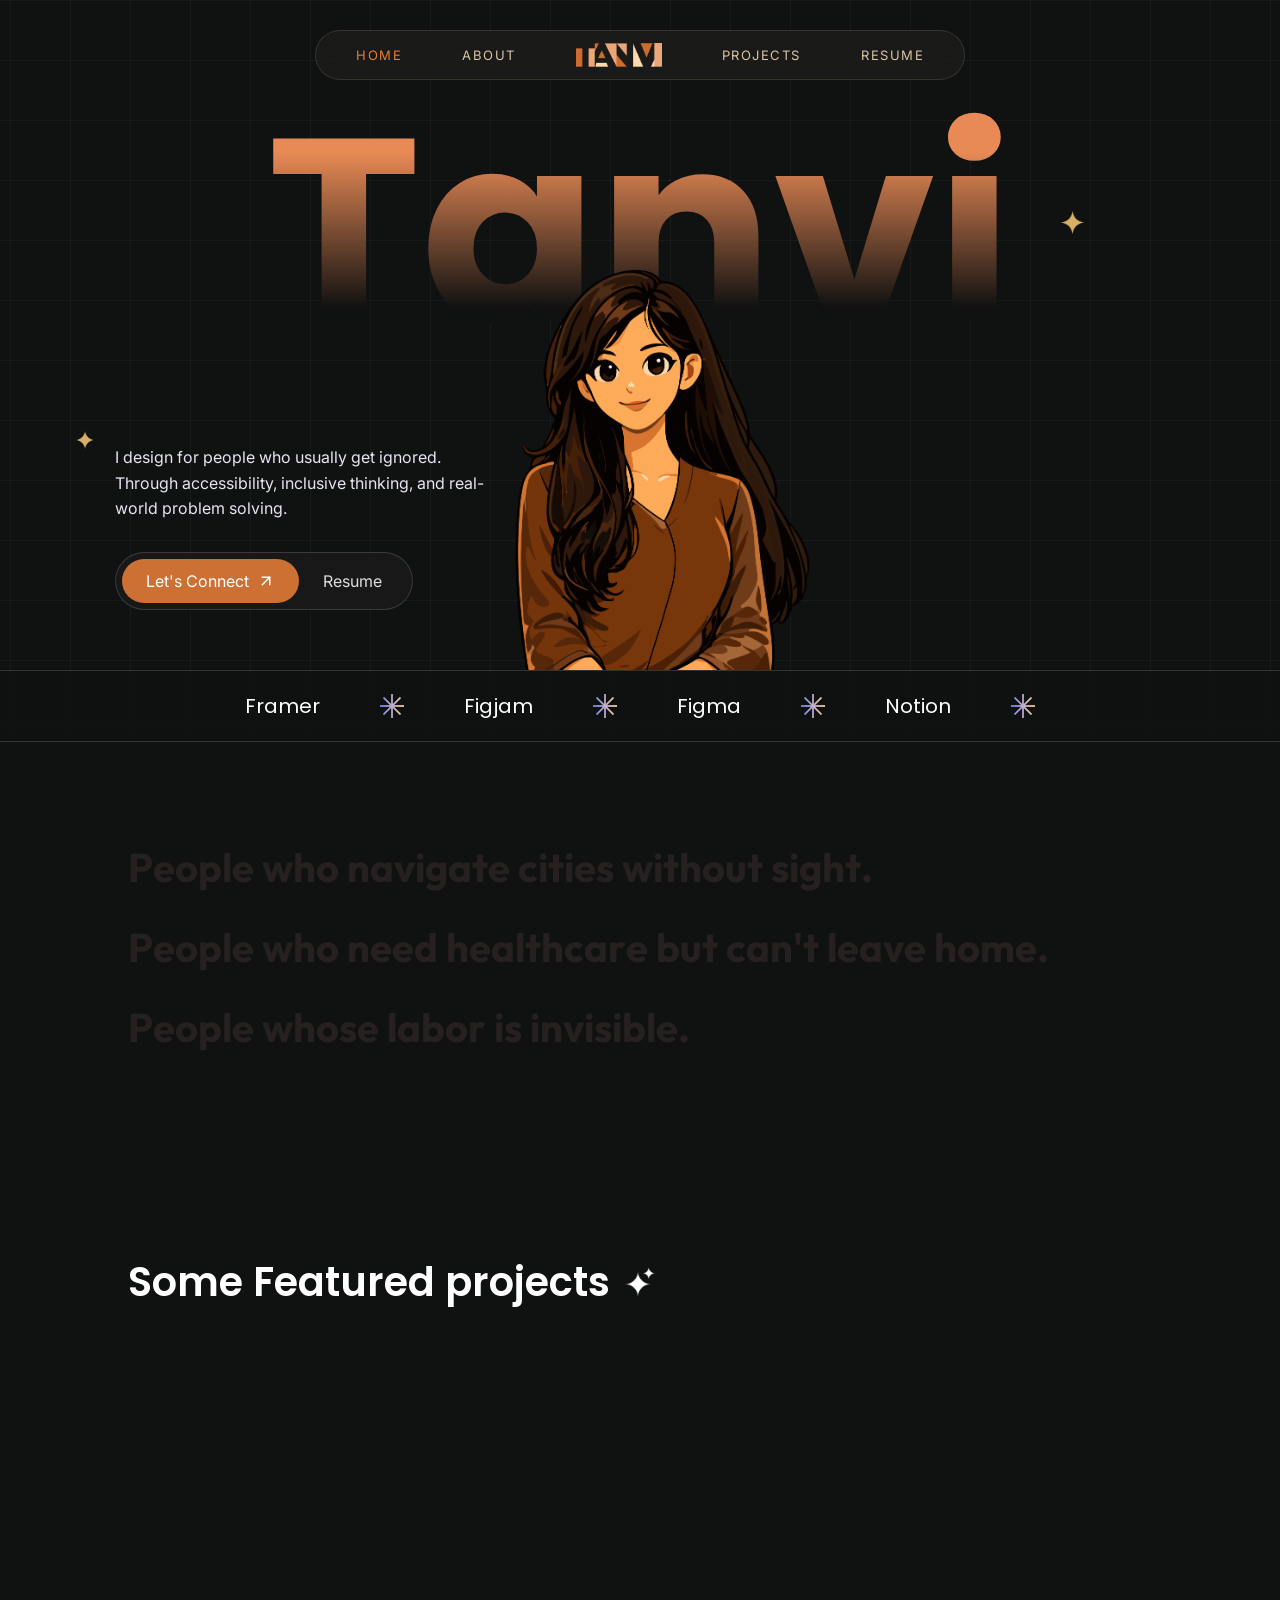
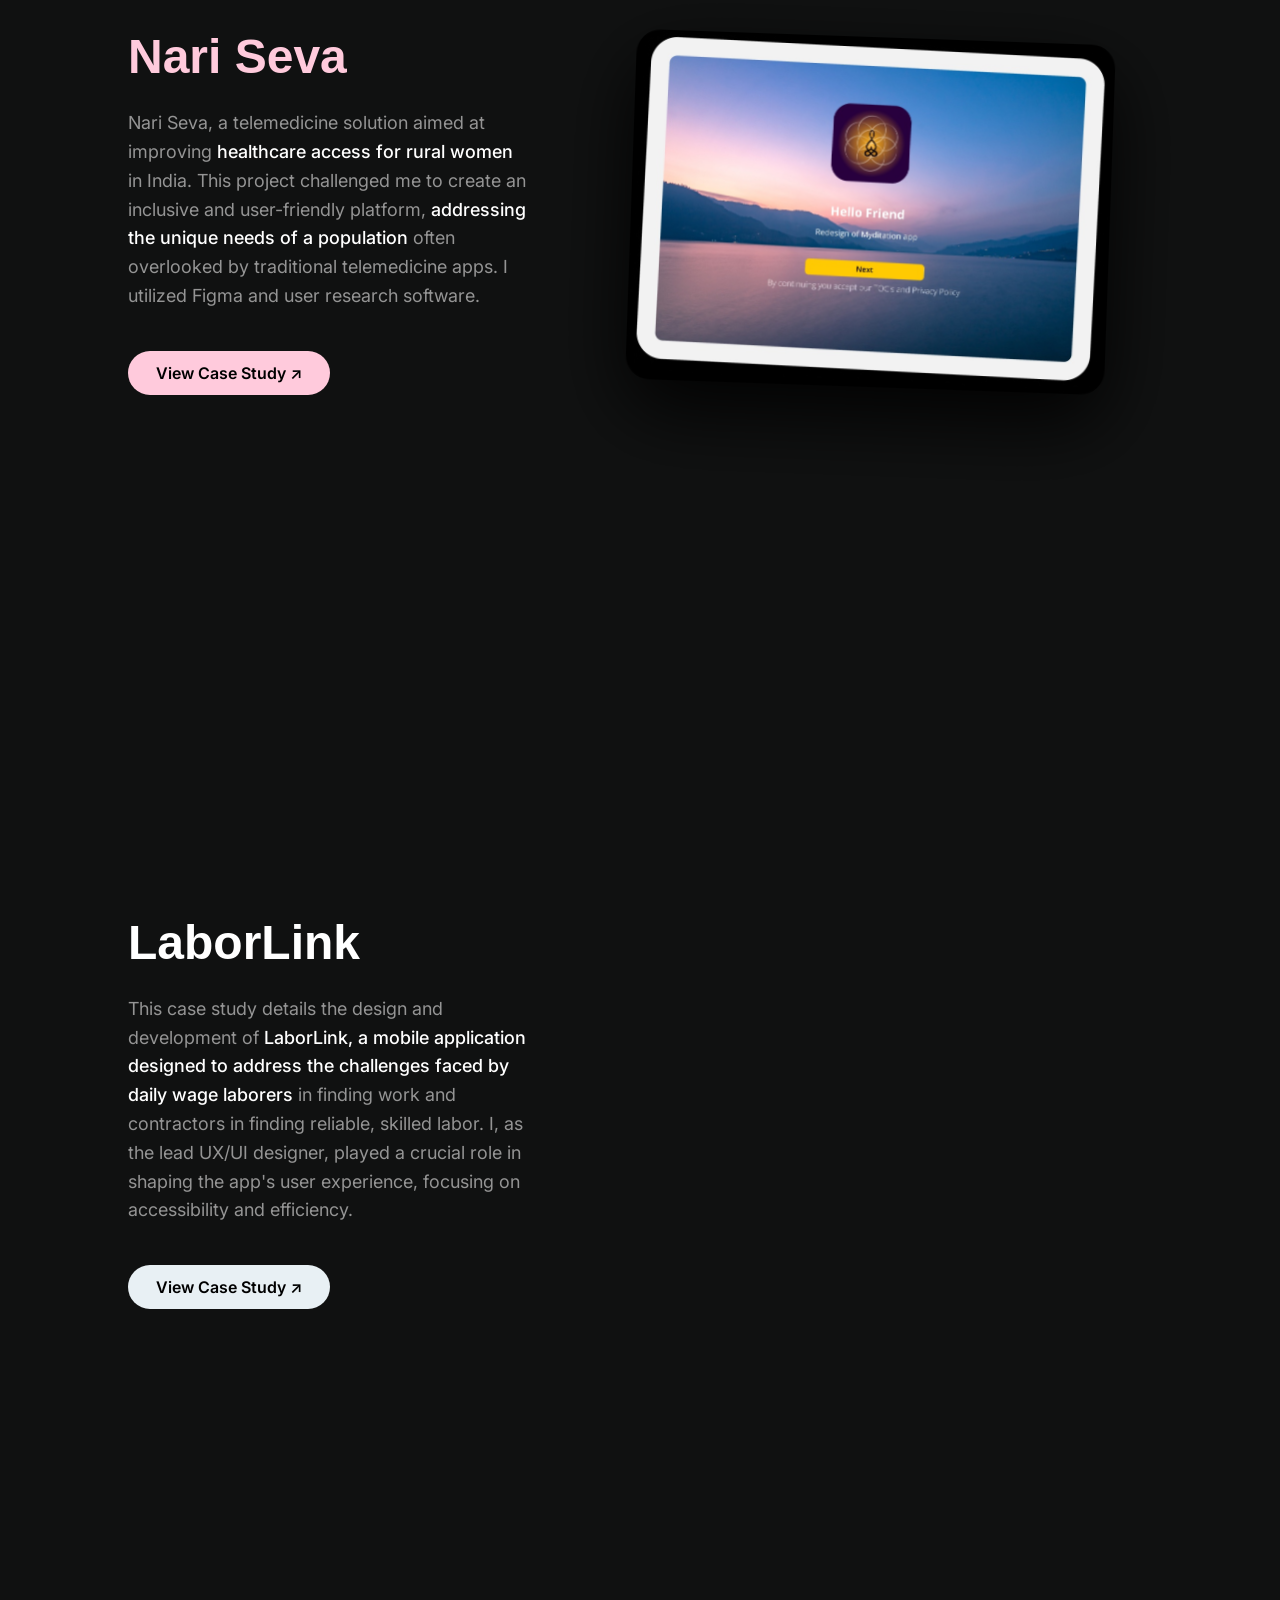
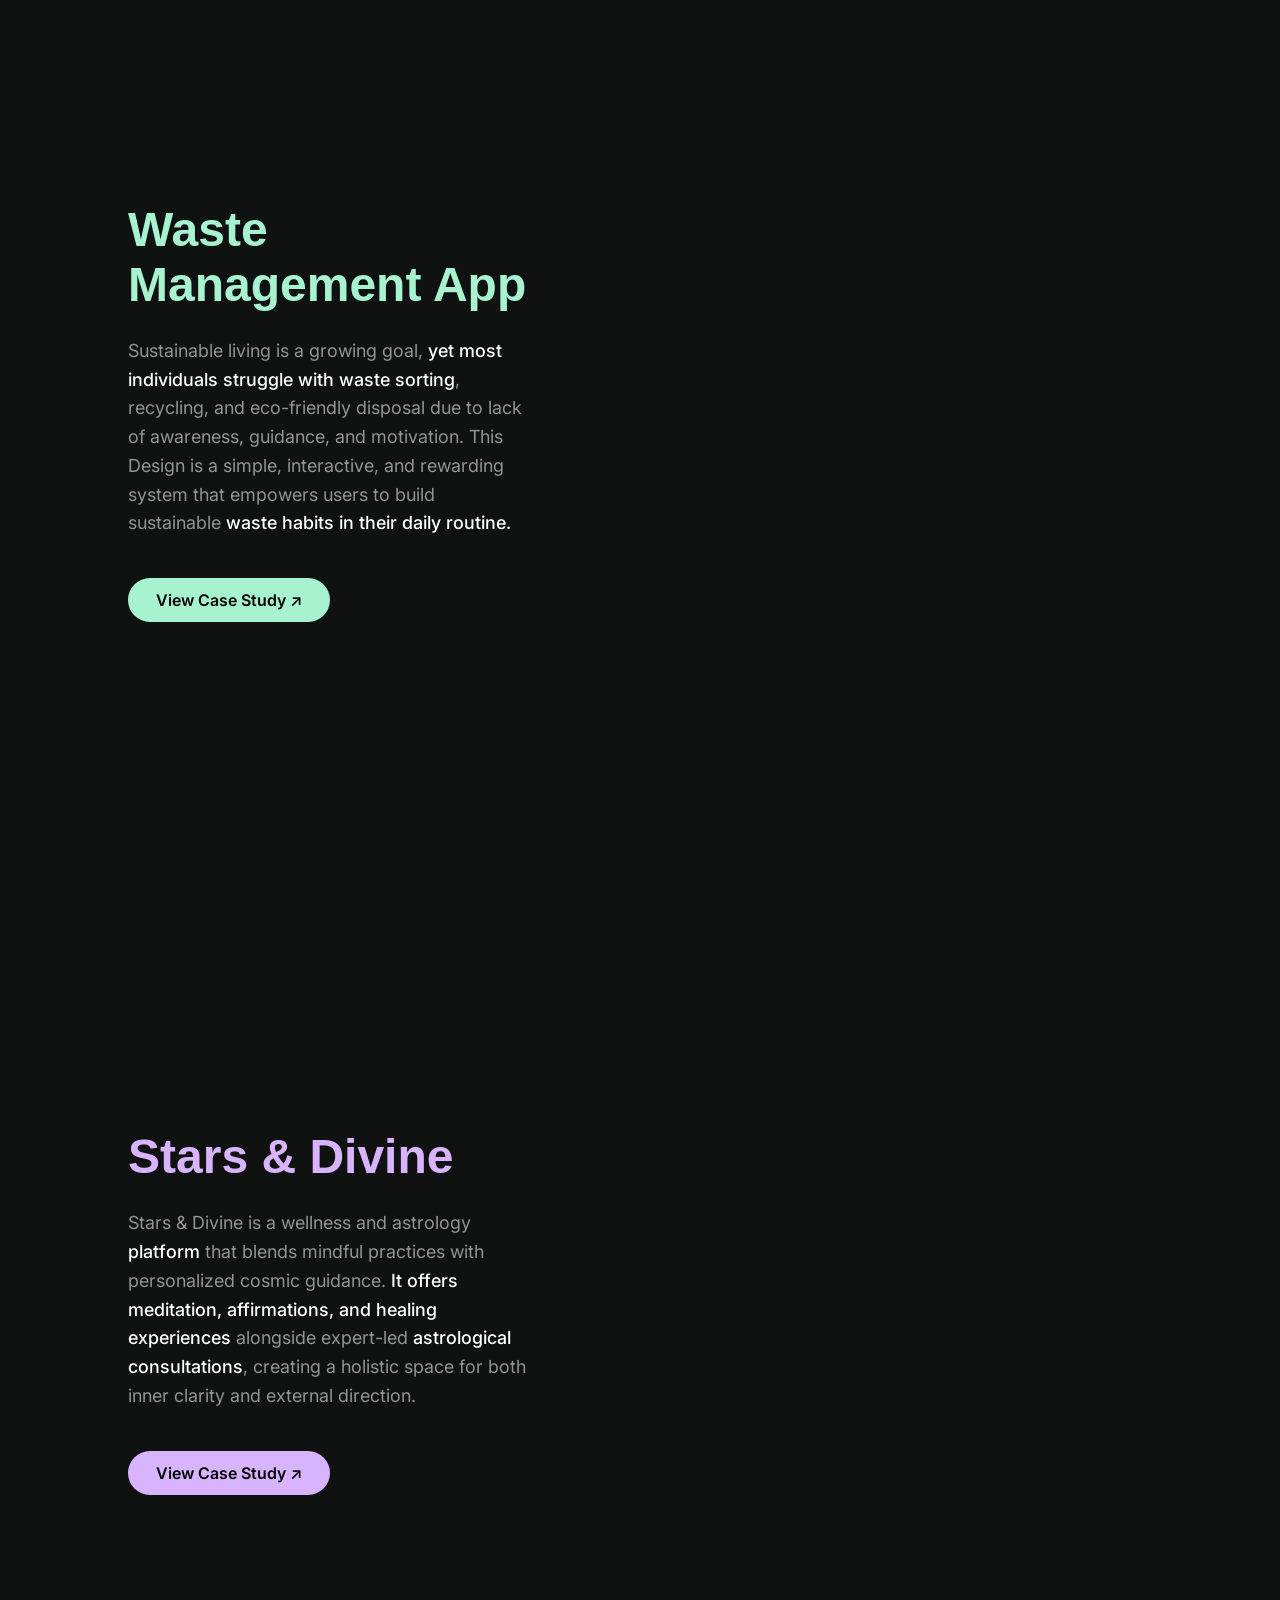
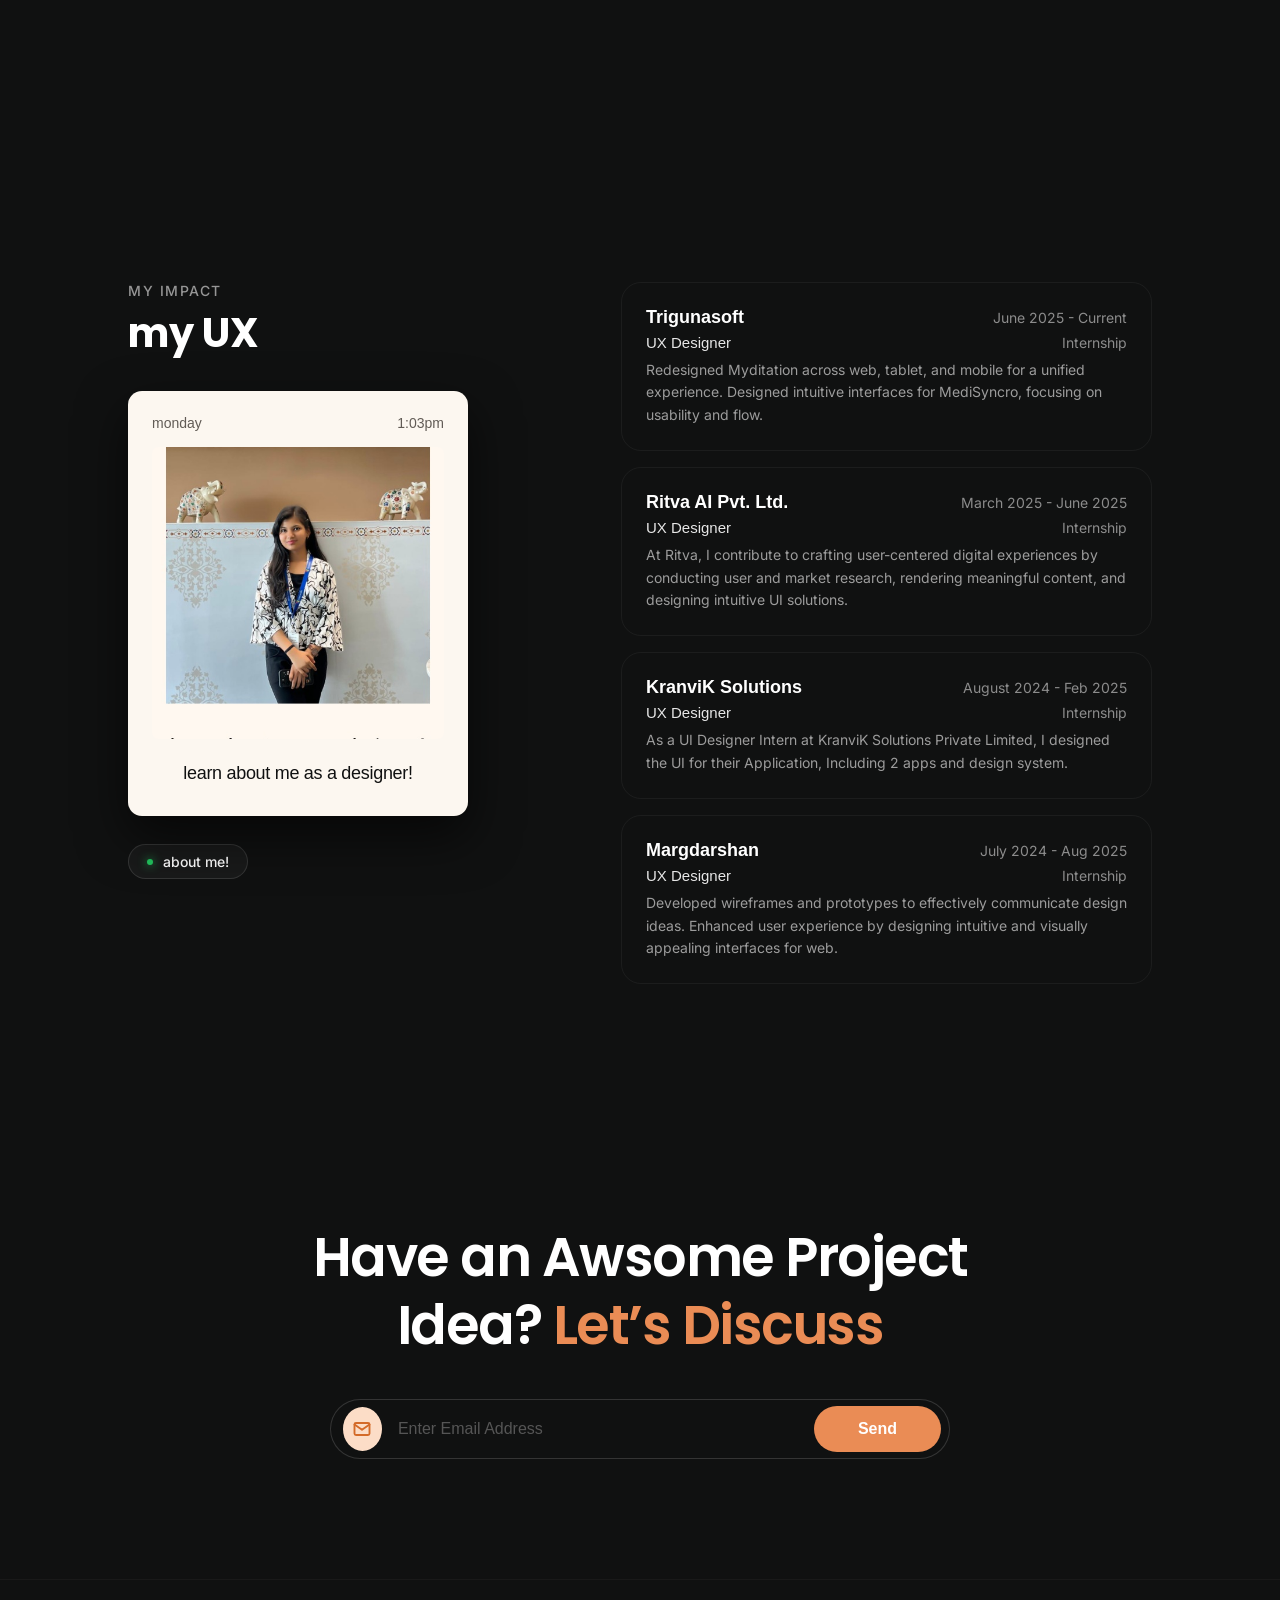
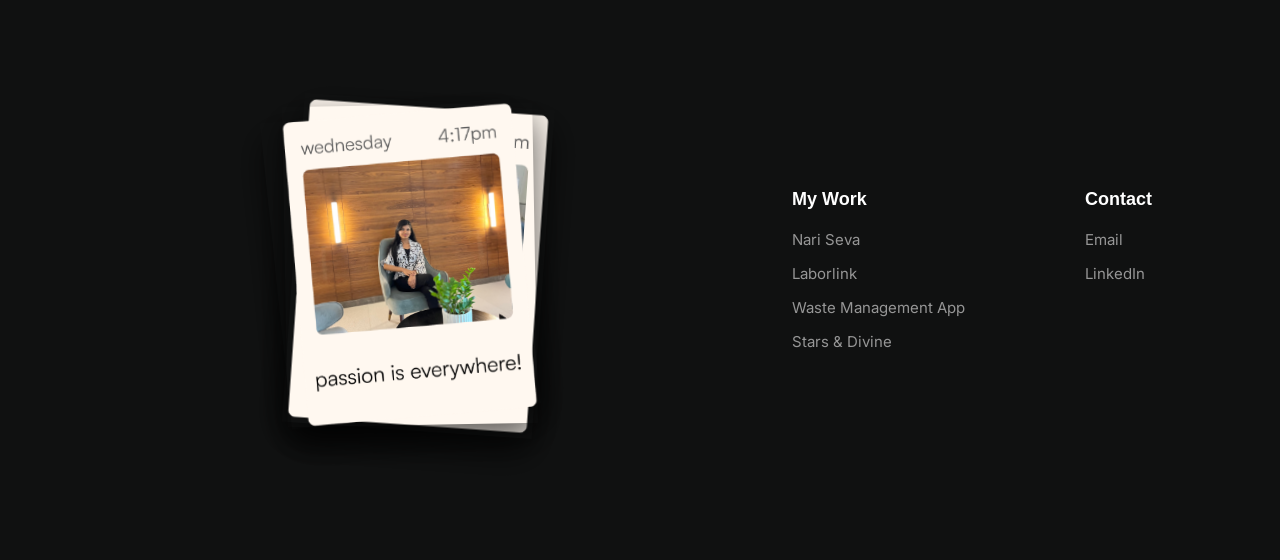
==== commit a7e9517f: "Updated my portfolio content and styling" ====
--- a/Tanvi Portfolio 1/index.html
+++ b/Tanvi Portfolio 1/index.html
@@ -106,7 +106,7 @@
                 <div class="deck-text-item" id="text-2">
                     <h4 class="color-labor">LaborLink</h4>
                     <p>This case study details the design and development of <strong>LaborLink, a mobile application designed to address the challenges faced by daily wage laborers</strong> in finding work and contractors in finding reliable, skilled labor. I, as the lead UX/UI designer, played a crucial role in shaping the app's user experience, focusing on accessibility and efficiency.</p>
-                    <a href="#" class="btn-case-study bg-labor">View Case Study ↗</a>
+                    <a href="https://dribbble.com/shots/27432102-LaborLink" class="btn-case-study bg-labor">View Case Study ↗</a>
                 </div>
 
                 <div class="deck-text-item" id="text-3">
